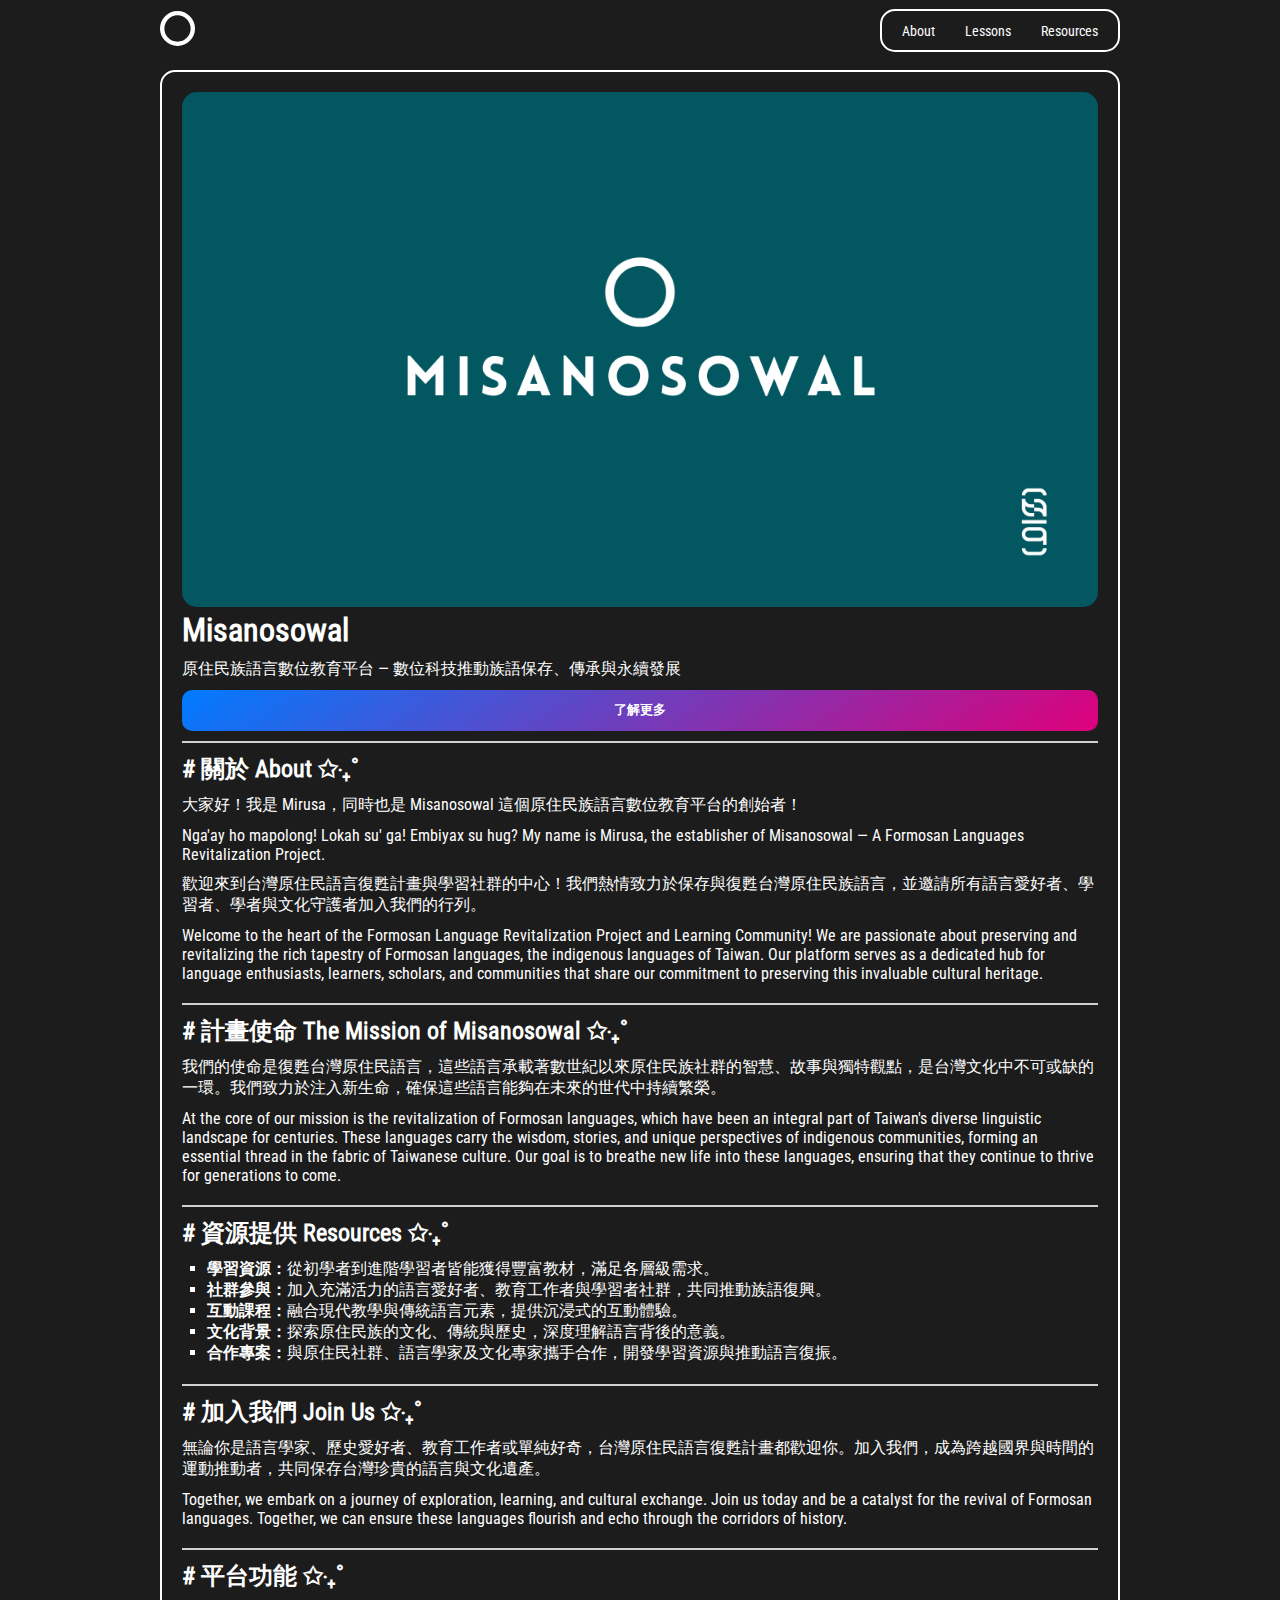
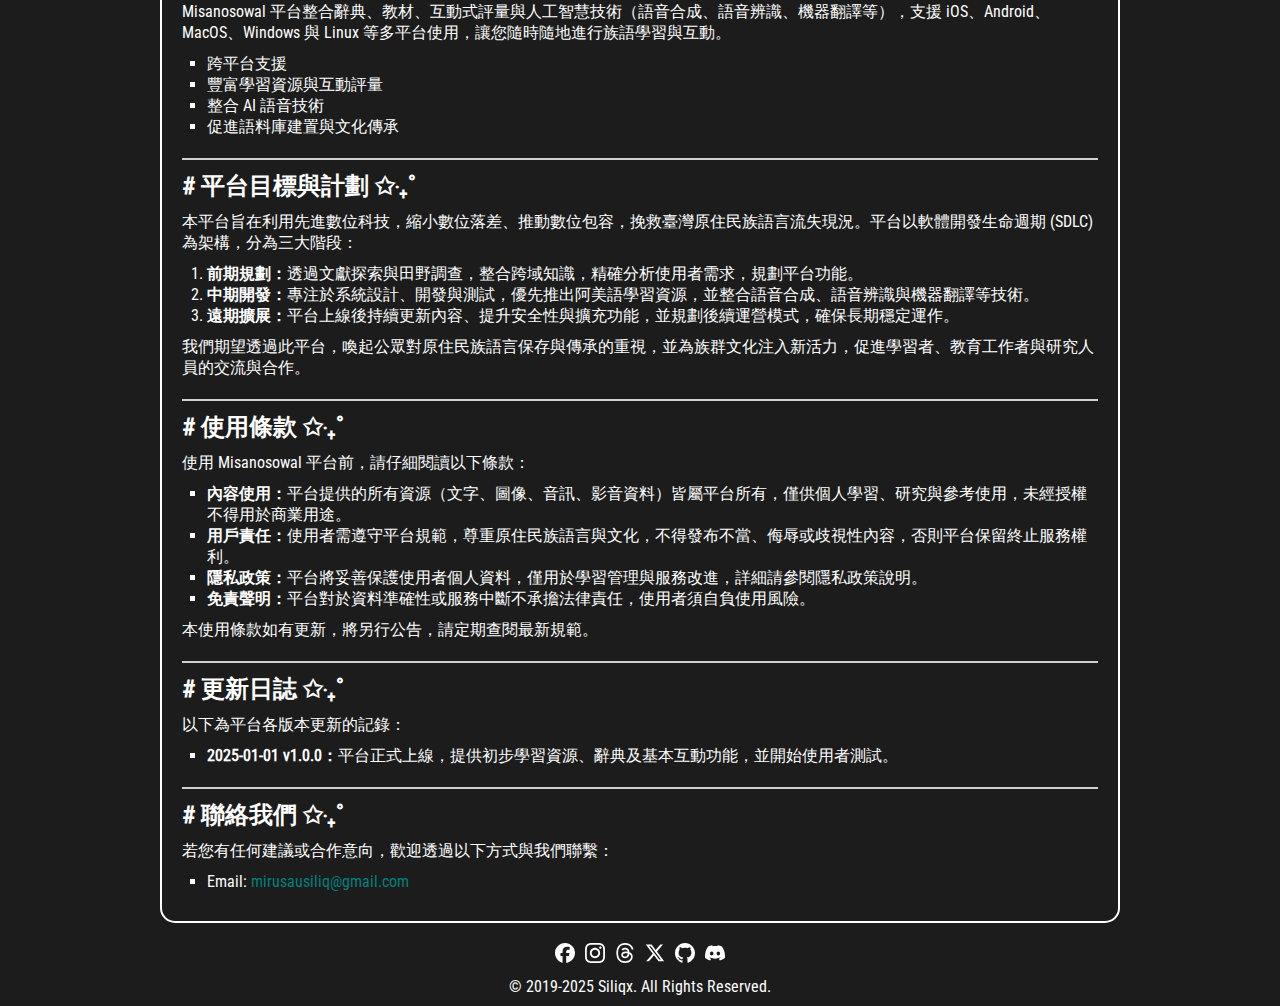
==== index.html @ ecc66e5c "[Setup] Setup the entire repo." ====
<!DOCTYPE html>
<html lang="en">

<head>
  <meta charset="UTF-8">
  <meta name="viewport" content="width=device-width, initial-scale=1.0">
  <!-- 加入詳細的網站描述與關鍵詞 -->
  <meta name="description" content="Misanosowal - 原住民族語言數位教育平台，致力於促進族語保存、傳承與永續發展，提供豐富的數位學習資源與互動功能。">
  <meta name="keywords" content="Misanosowal, 原住民族, 語言教育, 數位平台, 族語保存, 語音辨識, 語音合成, 互動學習, AI, 永續發展">
  <title>Home | Misanosowal - 原住民族語言數位教育平台</title>

  <!-- Favicons -->
  <link rel="icon" type="image/svg+xml" href="assets/images/misanosowal.svg">
  <link rel="icon" type="image/png" href="assets/images/misanosowal.svg" sizes="32x32">
  <link rel="apple-touch-icon" href="assets/images/misanosowal.svg">

  <!-- Stylesheet -->
  <link rel="stylesheet" href="assets/css/style.css">

  <!-- Open Graph Metadata -->
  <meta property="og:url" content="https://mirusausiliq.com/misanosowal">
  <meta property="og:type" content="website">
  <!-- 調整 og:title 與描述，使其與網站定位一致 -->
  <meta property="og:title" content="Misanosowal - 原住民族語言數位教育平台">
  <meta property="og:image" content="assets/images/misanosowal_banner.png">
  <meta property="og:image:alt" content="Misanosowal Logo">
  <meta property="og:description" content="利用先進數位科技保存與傳承臺灣原住民族語言，Misanosowal 提供跨平台的學習資源、互動評量與 AI 技術支援。">
  <meta property="og:site_name" content="Misanosowal">
  <meta property="og:locale" content="zh_TW">
  <meta property="article:author" content="Mirusa Tan Usiliq">

  <!-- Twitter Card Metadata -->
  <meta name="twitter:card" content="summary_large_image">
  <meta name="twitter:title" content="Misanosowal - 原住民族語言數位教育平台">
  <meta name="twitter:description" content="探索原住民族語言保存與傳承的數位解決方案，Misanosowal 提供多元學習資源與 AI 技術支援。">
  <meta name="twitter:image" content="assets/images/misanosowal_banner.png">
  <meta name="twitter:image:alt" content="Misanosowal Logo">

  <!-- Performance Optimization -->
  <link rel="preconnect" href="https://fonts.googleapis.com">
  <link rel="preconnect" href="https://fonts.gstatic.com" crossorigin>
</head>

<body>
  <div class="container">
    <header>
      <div class="logo">
        <a href="index.html">
          <img src="assets/images/misanosowal.svg" alt="LST Logo">
        </a>
      </div>
      <nav>
        <div class="hamburger" onclick="toggleMenu()">
          &#9776;
        </div>
        <ul class="menu">
          <li class="close-btn" onclick="toggleMenu()">✕</li>
          <li onclick="toggleMenu()">
            <a href="#about" id="menu_about">About</a>
          </li>
          <li onclick="toggleMenu()">
            <a href="lessons.html" id="menu_lessons">Lessons</a>
          </li>
          <li onclick="toggleMenu()">
            <a href="resources.html" id="menu_resources">Resources</a>
          </li>
        </ul>
      </nav>
    </header>

    <!-- 主內容 -->
    <main>
      <!-- 首頁橫幅 (Hero Section) -->
      <section id="intro" class="hero">
        <div class="hero-content">
          <img src="assets/images/misanosowal_banner.png" alt="Misanosowal Banner"
            style="width: 100%; border-radius: 15px;">
          <h1>Misanosowal</h1>
          <p>原住民族語言數位教育平台 — 數位科技推動族語保存、傳承與永續發展</p>
          <div class="button-group">
            <a href="#about" class="modern-button">了解更多</a>
          </div>
        </div>
      </section>
      <div class="divider"></div>

      <!-- About 區塊 -->
      <section id="about" class="about">
        <h2># 關於 About ✩‧₊˚</h2>
        <p>
          大家好！我是 Mirusa，同時也是 Misanosowal 這個原住民族語言數位教育平台的創始者！
        </p>
        <p>
          Nga'ay ho mapolong! Lokah su' ga! Embiyax su hug? My name is Mirusa, the establisher of Misanosowal — A
          Formosan Languages Revitalization Project.
        </p>
        <p>
          歡迎來到台灣原住民語言復甦計畫與學習社群的中心！我們熱情致力於保存與復甦台灣原住民族語言，並邀請所有語言愛好者、學習者、學者與文化守護者加入我們的行列。
        </p>
        <p>
          Welcome to the heart of the Formosan Language Revitalization Project and Learning Community! We are passionate
          about preserving and revitalizing the rich tapestry of Formosan languages, the indigenous languages of Taiwan.
          Our platform serves as a dedicated hub for language enthusiasts, learners, scholars, and communities that
          share our commitment to preserving this invaluable cultural heritage.
        </p>
      </section>
      <div class="divider"></div>

      <!-- Mission計畫使命 -->
      <section id="mission" class="mission">
        <h2># 計畫使命 The Mission of Misanosowal ✩‧₊˚</h2>
        <p>
          我們的使命是復甦台灣原住民語言，這些語言承載著數世紀以來原住民族社群的智慧、故事與獨特觀點，是台灣文化中不可或缺的一環。我們致力於注入新生命，確保這些語言能夠在未來的世代中持續繁榮。
        </p>
        <p>
          At the core of our mission is the revitalization of Formosan languages, which have been an integral part of
          Taiwan's diverse linguistic landscape for centuries. These languages carry the wisdom, stories, and unique
          perspectives of indigenous communities, forming an essential thread in the fabric of Taiwanese culture. Our
          goal is to breathe new life into these languages, ensuring that they continue to thrive for generations to
          come.
        </p>
      </section>
      <div class="divider"></div>

      <!-- Resources 資源提供 -->
      <section id="resources" class="resources">
        <h2># 資源提供 Resources ✩‧₊˚</h2>
        <ul>
          <li><strong>學習資源：</strong>從初學者到進階學習者皆能獲得豐富教材，滿足各層級需求。</li>
          <li><strong>社群參與：</strong>加入充滿活力的語言愛好者、教育工作者與學習者社群，共同推動族語復興。</li>
          <li><strong>互動課程：</strong>融合現代教學與傳統語言元素，提供沉浸式的互動體驗。</li>
          <li><strong>文化背景：</strong>探索原住民族的文化、傳統與歷史，深度理解語言背後的意義。</li>
          <li><strong>合作專案：</strong>與原住民社群、語言學家及文化專家攜手合作，開發學習資源與推動語言復振。</li>
        </ul>
      </section>
      <div class="divider"></div>

      <section id="joinus" class="joinus">
        <h2># 加入我們 Join Us ✩‧₊˚</h2>
        <p>
          無論你是語言學家、歷史愛好者、教育工作者或單純好奇，台灣原住民語言復甦計畫都歡迎你。加入我們，成為跨越國界與時間的運動推動者，共同保存台灣珍貴的語言與文化遺產。
        </p>
        <p>
          Together, we embark on a journey of exploration, learning, and cultural exchange. Join us today and be a
          catalyst for the revival of Formosan languages. Together, we can ensure these languages flourish and echo
          through the corridors of history.
        </p>
      </section>
      <div class="divider"></div>

      <!-- 平台功能介紹 -->
      <section id="features" class="features">
        <h2># 平台功能 ✩‧₊˚</h2>
        <p>
          Misanosowal 平台整合辭典、教材、互動式評量與人工智慧技術（語音合成、語音辨識、機器翻譯等），支援 iOS、Android、MacOS、Windows 與 Linux
          等多平台使用，讓您隨時隨地進行族語學習與互動。
        </p>
        <ul>
          <li>跨平台支援</li>
          <li>豐富學習資源與互動評量</li>
          <li>整合 AI 語音技術</li>
          <li>促進語料庫建置與文化傳承</li>
        </ul>
      </section>
      <div class="divider"></div>

      <!-- 平台目標與計劃 -->
      <section id="plan" class="plan">
        <h2># 平台目標與計劃 ✩‧₊˚</h2>
        <p>
          本平台旨在利用先進數位科技，縮小數位落差、推動數位包容，挽救臺灣原住民族語言流失現況。平台以軟體開發生命週期 (SDLC) 為架構，分為三大階段：
        </p>
        <ol>
          <li>
            <strong>前期規劃：</strong>透過文獻探索與田野調查，整合跨域知識，精確分析使用者需求，規劃平台功能。
          </li>
          <li>
            <strong>中期開發：</strong>專注於系統設計、開發與測試，優先推出阿美語學習資源，並整合語音合成、語音辨識與機器翻譯等技術。
          </li>
          <li>
            <strong>遠期擴展：</strong>平台上線後持續更新內容、提升安全性與擴充功能，並規劃後續運營模式，確保長期穩定運作。
          </li>
        </ol>
        <p>
          我們期望透過此平台，喚起公眾對原住民族語言保存與傳承的重視，並為族群文化注入新活力，促進學習者、教育工作者與研究人員的交流與合作。
        </p>
      </section>
      <div class="divider"></div>

      <!-- 平台使用條款 -->
      <section id="terms" class="terms">
        <h2># 使用條款 ✩‧₊˚</h2>
        <p>使用 Misanosowal 平台前，請仔細閱讀以下條款：</p>
        <ul>
          <li>
            <strong>內容使用：</strong>平台提供的所有資源（文字、圖像、音訊、影音資料）皆屬平台所有，僅供個人學習、研究與參考使用，未經授權不得用於商業用途。
          </li>
          <li>
            <strong>用戶責任：</strong>使用者需遵守平台規範，尊重原住民族語言與文化，不得發布不當、侮辱或歧視性內容，否則平台保留終止服務權利。
          </li>
          <li>
            <strong>隱私政策：</strong>平台將妥善保護使用者個人資料，僅用於學習管理與服務改進，詳細請參閱隱私政策說明。
          </li>
          <li>
            <strong>免責聲明：</strong>平台對於資料準確性或服務中斷不承擔法律責任，使用者須自負使用風險。
          </li>
        </ul>
        <p>本使用條款如有更新，將另行公告，請定期查閱最新規範。</p>
      </section>
      <div class="divider"></div>

      <!-- 更新日誌 -->
      <section id="changelog" class="changelog">
        <h2># 更新日誌 ✩‧₊˚</h2>
        <p>以下為平台各版本更新的記錄：</p>
        <ul>
          <li>
            <strong>2025-01-01 v1.0.0：</strong>平台正式上線，提供初步學習資源、辭典及基本互動功能，並開始使用者測試。
          </li>
        </ul>
      </section>
      <div class="divider"></div>

      <!-- 聯絡我們 -->
      <section id="contact" class="contact">
        <h2># 聯絡我們 ✩‧₊˚</h2>
        <p>
          若您有任何建議或合作意向，歡迎透過以下方式與我們聯繫：
        </p>
        <ul>
          <li>Email: <a href="mailto:mirusausiliq@gmail.com">mirusausiliq@gmail.com</a></li>
        </ul>
      </section>
    </main>


    <footer>
      <div class="social-icons">
        <!-- 為連結加入 aria-label 提升可及性 -->
        <a href="#" aria-label="Facebook">
          <img src="assets/images/icons/facebook.svg" alt="Facebook">
        </a>
        <a href="https://instagram.com/siliqx" aria-label="Instagram">
          <img src="assets/images/icons/instagram.svg" alt="Instagram">
        </a>
        <a href="https://www.threads.net/@siliqx" aria-label="Threads">
          <img src="assets/images/icons/threads.svg" alt="Threads">
        </a>
        <a href="#" aria-label="X">
          <img src="assets/images/icons/x.svg" alt="X">
        </a>
        <a href="https://github.com/siliqx" aria-label="GitHub">
          <img src="assets/images/icons/github.svg" alt="GitHub">
        </a>
        <a href="#" aria-label="Discord">
          <img src="assets/images/icons/discord.svg" alt="Discord">
        </a>
      </div>
      <p>&copy; 2019-2025 Siliqx. All Rights Reserved.</p>
    </footer>
  </div>

  <script src="assets/js/script.js"></script>
</body>

</html>
---- assets/css/style.css ----
/* Reset */
* {
  margin: 0;
  padding: 0;
  box-sizing: border-box;
}

/* Import Font */
@font-face {
  font-family: 'Roboto Condensed';
  src: url('../fonts/RobotoCondensed-Regular.ttf') format('truetype');
  font-weight: normal;
  font-style: normal;
}

/* Body Styling */
body {
  font-family: 'Roboto Condensed', Arial, sans-serif;
  color: #fff;
  background-color: #1c1c1c;
  display: flex;
  flex-direction: column;
  min-height: 100vh;
}

/* Header Styling ??? */
header {
  display: flex;
  justify-content: center;
  align-items: center;
  padding: 0 10px;
  background-color: #1c1c1c;
  position: relative;
  height: 60px;
}

.logo {
  left: 20px;
  display: flex;
  align-items: center;
  margin-right: auto;
}

.logo img {
  width: 35px;
  height: 35px;
}

.nav ul {
  list-style: none;
  display: flex;
  gap: 20px;
}

/* Hamburger menu styling */
.hamburger {
  display: none;
  font-size: 24px;
  cursor: pointer;
  color: #fff;
}

.menu {
  display: flex;
  gap: 10px;
  padding: 10px;
  border: 2px solid #fff;
  border-radius: 15px;
  list-style: none;
  align-items: center;
  justify-content: center;
  margin: 0 auto;
}

.menu li {
  position: relative;
}

.menu li a {
  color: #fff;
  text-decoration: none;
  font-size: 0.9em;
  padding: 5px 10px;
  border-radius: 10px;
  transition: background-color 0.3s ease, color 0.3s ease;
}

.menu li a:hover {
  color: #818181;
  transform: scale(1);
}

.menu li a:active {
  color: #1c1c1c;
  background-color: #fff;
  transform: scale(1);
}

/* Main Content ??? */
main {
  margin: 10px;
  padding: 20px;
  display: flex;
  align-items: flex-start;
  justify-content: center;
  flex-direction: column;
  text-align: left;
  border: 2px solid #fff;
  border-radius: 15px;
}

main ul {
  list-style: square;
  padding-left: 25px;
  margin: 10px 0;
}

main ol {
  padding-left: 25px;
  margin: 10px 0;
}

main p {
  margin: 10px 0;
}

main a {
  color: #00807e;
  text-decoration: none;
  transition: color 0.3s ease;
}

main a:hover {
  color: #818181;
  transform: scale(1);
}

/* 按鈕組的排版 */
.button-group {
  display: flex;
  flex-direction: column;
  justify-content: center;
  gap: 10px;
  margin-top: 10px;
  width: 100%;
  align-self: center;
}

/* 現代化按鈕樣式 */
.modern-button {
  display: inline-block;
  padding: 12px;
  font-size: 0.8rem;
  font-weight: bold;
  text-align: center;
  text-decoration: none;
  color: white;
  background: linear-gradient(145deg, #007bff, #de007a);
  border-radius: 10px;
  transition: transform 0.2s ease, box-shadow 0.2s ease, background 0.3s ease;
}

/* 按鈕 hover 效果 */
.modern-button:hover {
  transform: translateY(0px) scale(1.05);
  /* 輕微上浮並放大 */
  box-shadow: 0px 6px 12px rgba(0, 0, 0, 0.3);
  background: linear-gradient(135deg, #0056b3, #007f5b);
  text-decoration: none;
  color: #ffffff;
  /* 顏色變暗 */
}

/* 按鈕 active（點擊時）效果 */
.modern-button:active {
  transform: scale(0.95);
  /* 點擊時略微縮小 */
  box-shadow: 0px 3px 6px rgba(0, 0, 0, 0.2);
}

.content {
  display: flex;
  flex-direction: column;
  text-align: left;
  align-items: flex-start;
  gap: 10px;
  width: 100%;
}

.content img {
  width: 80%;
  height: auto;
  border-radius: 15px;
  align-self: center;
}

.content a .icon {
  width: 60px;
  height: 16px;
  vertical-align: middle;
  filter: brightness(0) invert(1);
}

ul .contacts {
  list-style: none;
  padding: 0;
}

ul .contacts li {
  display: flex;
  gap: 10px;
}

/* Divider Bar Styling */
.divider {
  width: 100%;
  border-top: 2px solid #fff;
  /* Creates the 2px solid white line */
  margin: 10px 0;
  /* Adds spacing above and below the divider */
  opacity: 0.8;
  /* Slightly reduce opacity for a softer look */
}

/* Footer */
footer {
  text-align: center;
  padding: 10px;
  background-color: #1c1c1c;
}

.social-icons {
  display: flex;
  justify-content: center;
  gap: 10px;
  margin-bottom: 10px;
}

.social-icons img {
  width: 20px;
  transition: transform 0.3s;
}

.social-icons img:hover {
  transform: scale(1.2);
}

/* Responsive Design */
@media (max-width: 720px) {
  .container {
    display: flex;
    flex-direction: column;
    padding: 0 10px;
  }

  .menu {
    display: flex;
    flex-direction: column;
    gap: 20px;
    padding: 20px;
    position: fixed;
    top: 0;
    right: -100%;
    width: 100%;
    height: 100vh;
    background-color: rgba(100, 100, 100, 0.1);
    backdrop-filter: blur(5px);
    transition: right 0.3s ease;
    z-index: 100;
    border: none;
  }

  .menu.active {
    right: 0;
  }

  .hamburger {
    display: block;
    position: relative;
    font-size: 24px;
    color: #fff;
    cursor: pointer;
  }

  .close-btn {
    display: flex-end;
    font-size: 24px;
    color: #fff;
    cursor: pointer;
  }

  .menu li {
    display: flex;
    justify-content: center;
  }

  .content img {
    width: 100%;
    height: auto;
    border-radius: 15px;
    align-self: center;
  }
}

@media (min-width: 721px) {
  .container {
    display: flex;
    flex-direction: column;
    padding: 0 150px;
  }

  .close-btn {
    display: none;
  }
}
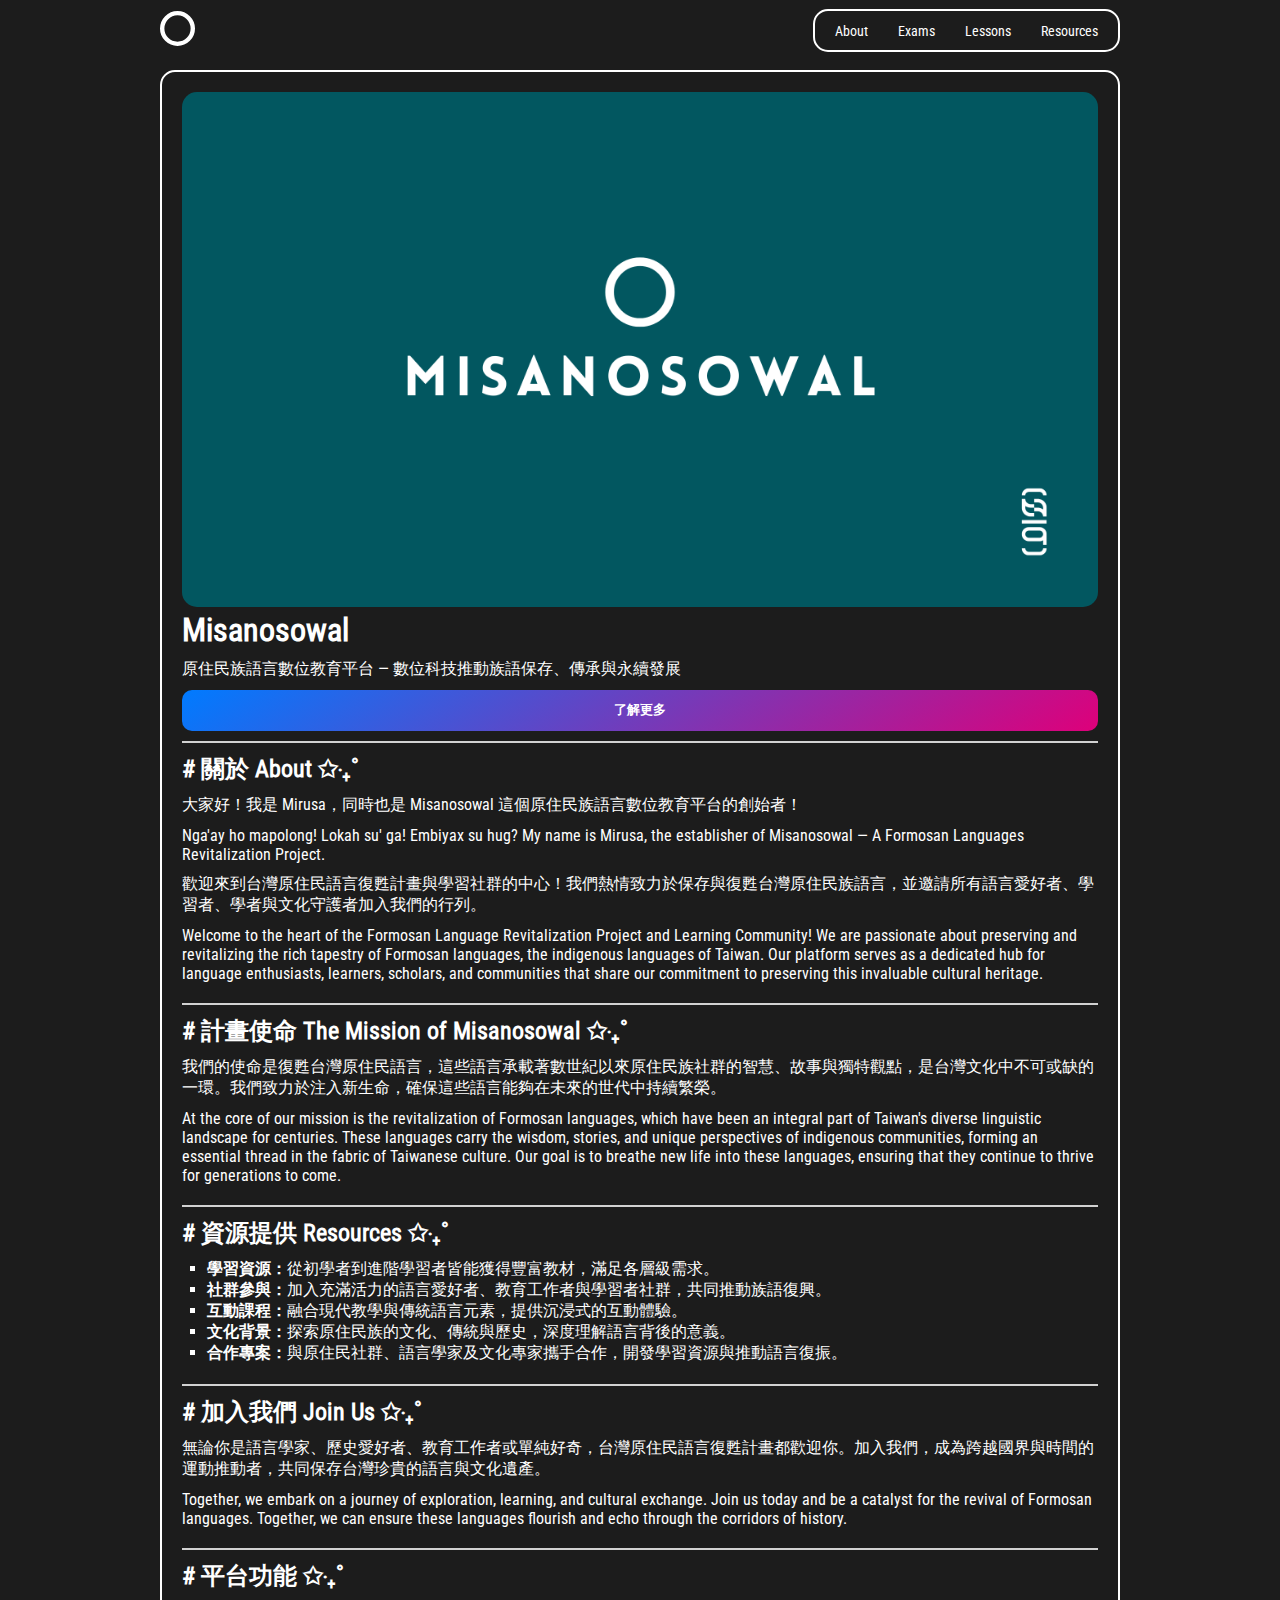
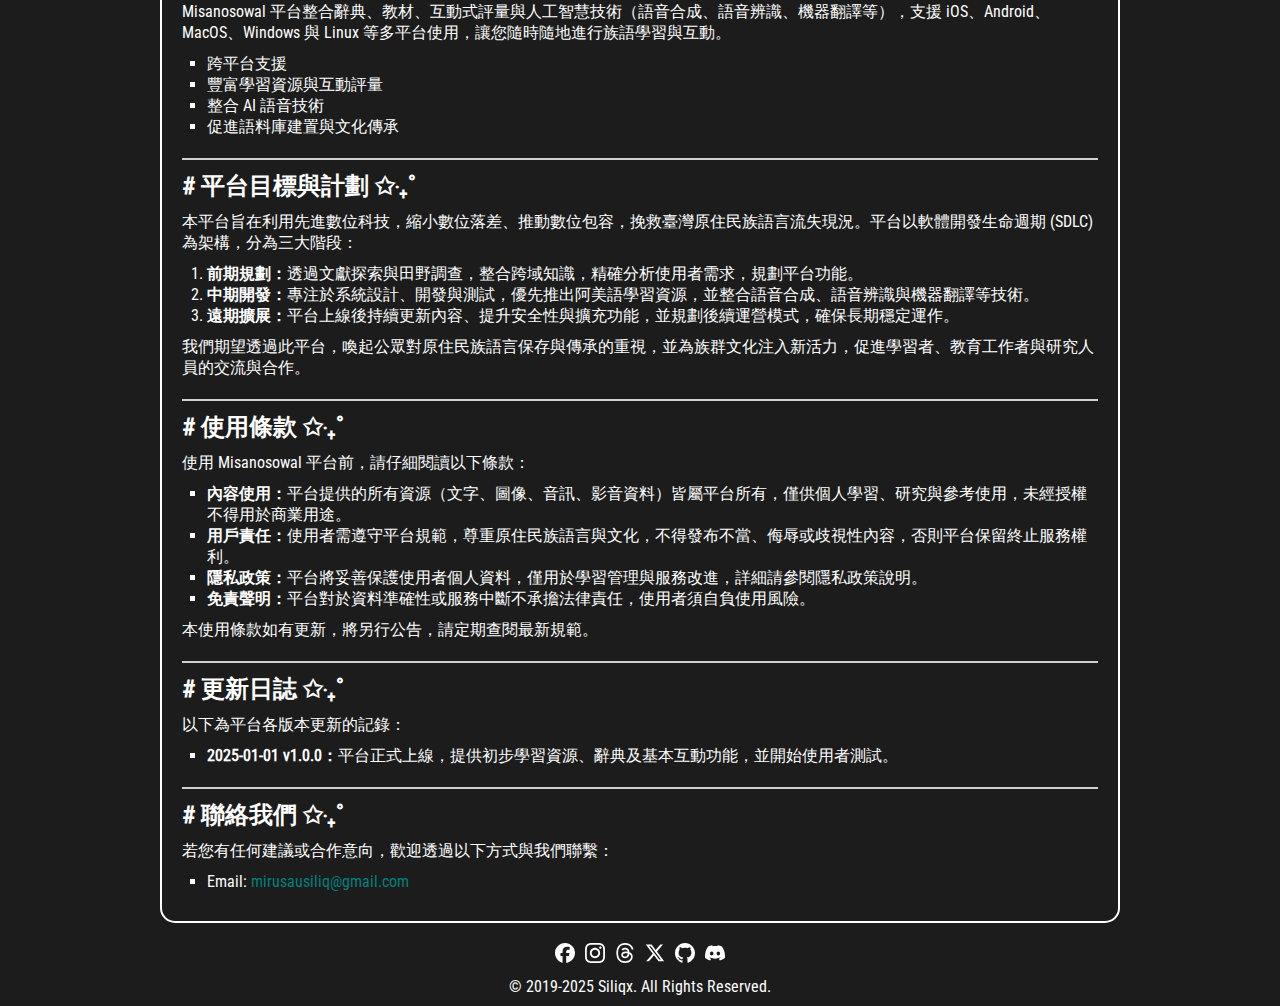
==== commit 23c4046f: "Merge pull request #2 from mirusausiliq/main" ====
--- a/index.html
+++ b/index.html
@@ -57,6 +57,9 @@
           <li class="close-btn" onclick="toggleMenu()">✕</li>
           <li onclick="toggleMenu()">
             <a href="#about" id="menu_about">About</a>
+          </li>
+          <li onclick="toggleMenu()">
+            <a href="exams.html" id="menu_exams">Exams</a>
           </li>
           <li onclick="toggleMenu()">
             <a href="lessons.html" id="menu_lessons">Lessons</a>
--- a/assets/css/style.css
+++ b/assets/css/style.css
@@ -1,3 +1,5 @@
+@import url('exam.css');
+
 /* Reset */
 * {
   margin: 0;
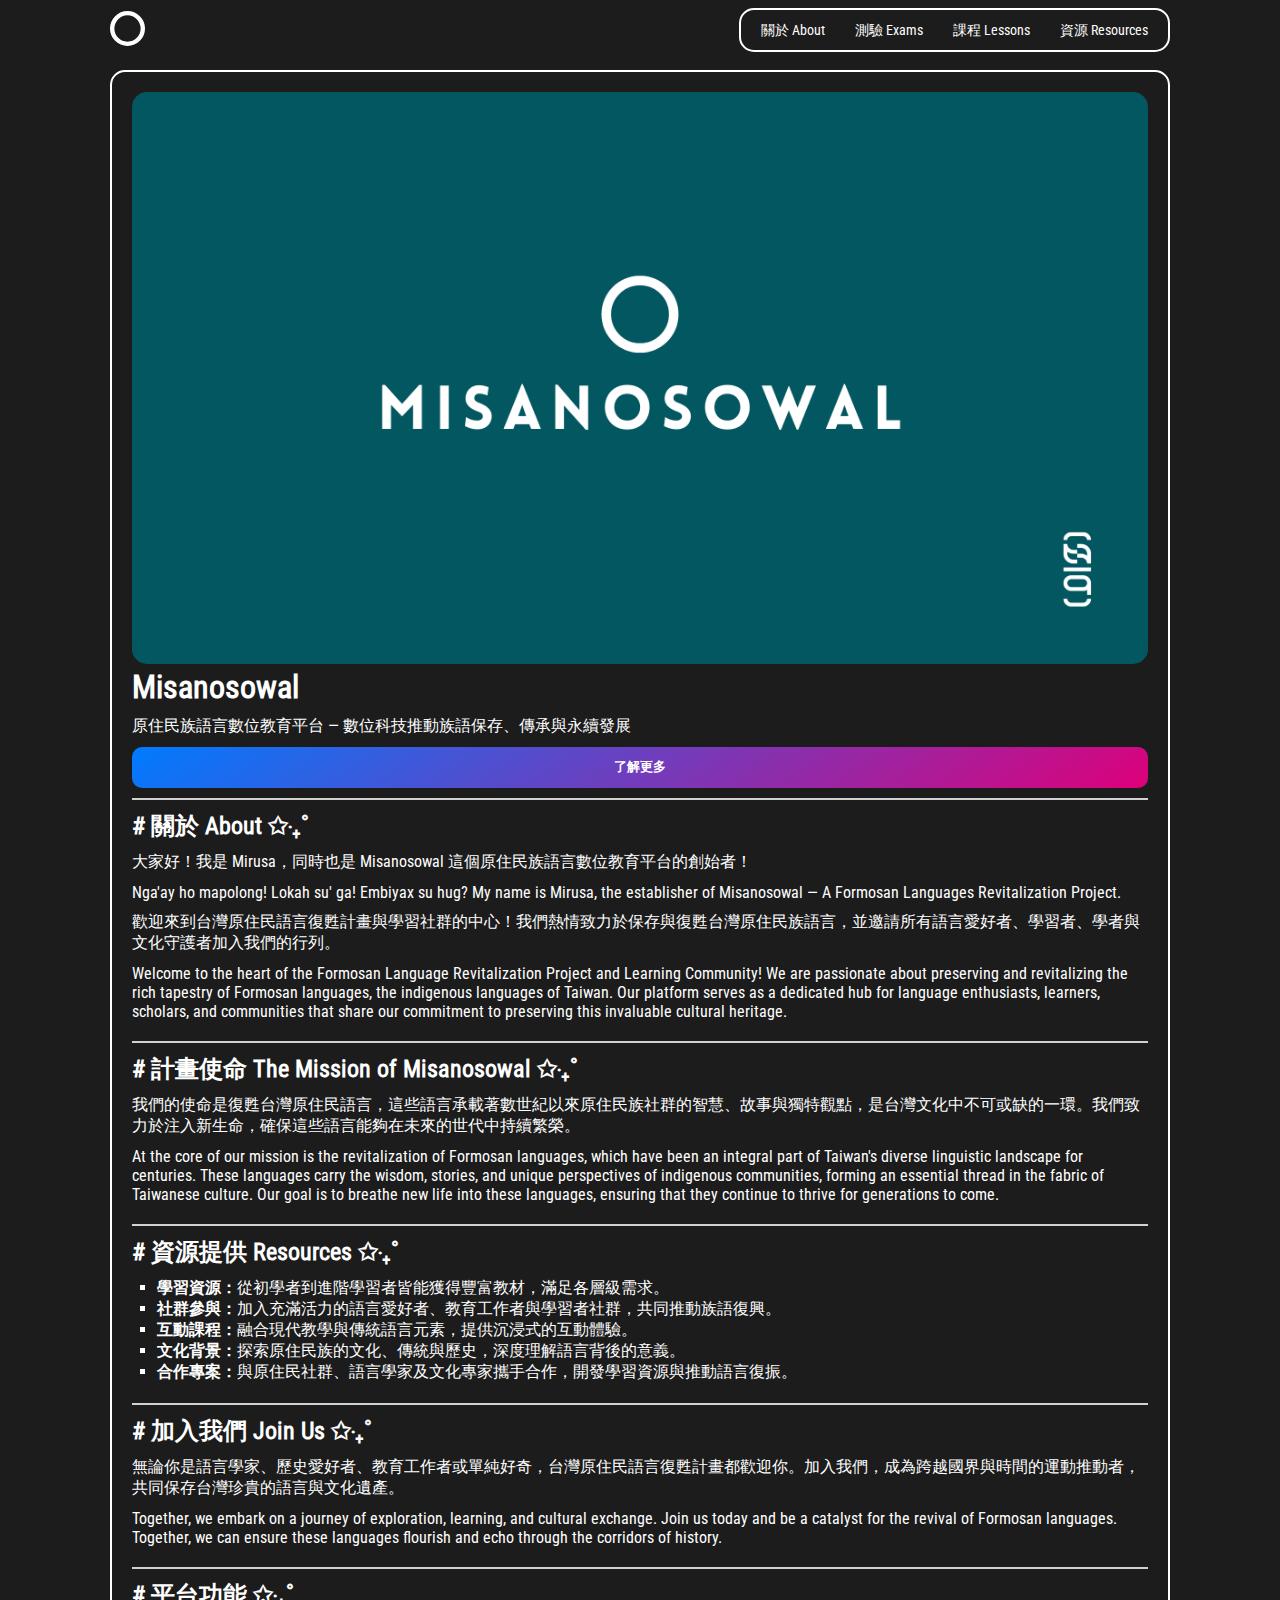
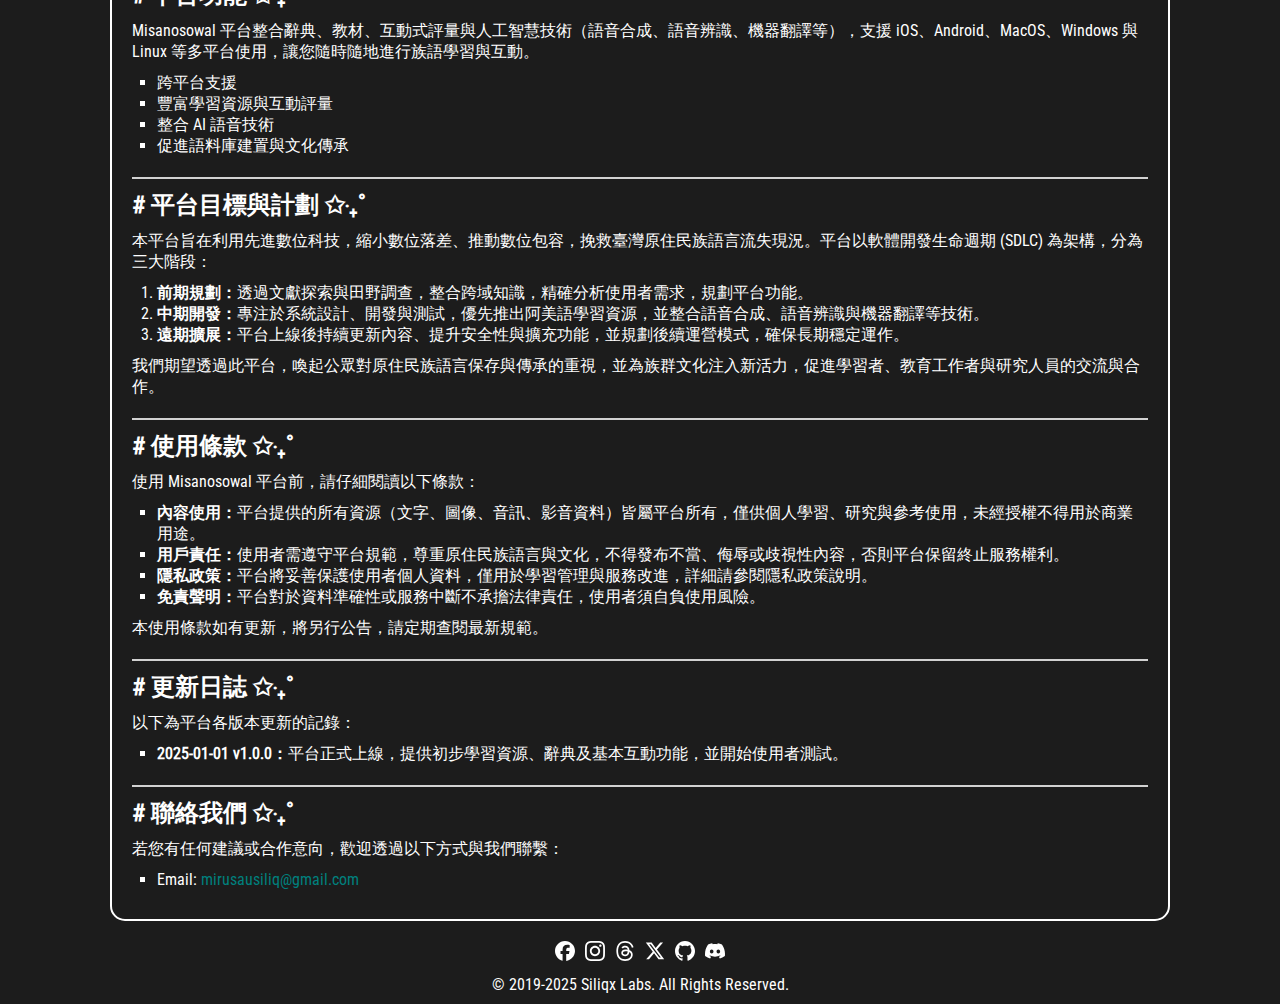
==== commit 6c7be820: "Updata some infomations." ====
--- a/index.html
+++ b/index.html
@@ -56,16 +56,16 @@
         <ul class="menu">
           <li class="close-btn" onclick="toggleMenu()">✕</li>
           <li onclick="toggleMenu()">
-            <a href="#about" id="menu_about">About</a>
-          </li>
-          <li onclick="toggleMenu()">
-            <a href="exams.html" id="menu_exams">Exams</a>
-          </li>
-          <li onclick="toggleMenu()">
-            <a href="lessons.html" id="menu_lessons">Lessons</a>
-          </li>
-          <li onclick="toggleMenu()">
-            <a href="resources.html" id="menu_resources">Resources</a>
+            <a href="index.html#about" id="menu_about">關於 About</a>
+          </li>
+          <li onclick="toggleMenu()">
+            <a href="exams.html" id="menu_exams">測驗 Exams</a>
+          </li>
+          <li onclick="toggleMenu()">
+            <a href="lessons.html" id="menu_lessons">課程 Lessons</a>
+          </li>
+          <li onclick="toggleMenu()">
+            <a href="resources.html" id="menu_resources">資源 Resources</a>
           </li>
         </ul>
       </nav>
@@ -259,7 +259,7 @@
           <img src="assets/images/icons/discord.svg" alt="Discord">
         </a>
       </div>
-      <p>&copy; 2019-2025 Siliqx. All Rights Reserved.</p>
+      <p>&copy; 2019-2025 Siliqx Labs. All Rights Reserved.</p>
     </footer>
   </div>
 
--- a/assets/css/style.css
+++ b/assets/css/style.css
@@ -308,7 +308,7 @@
   .container {
     display: flex;
     flex-direction: column;
-    padding: 0 150px;
+    padding: 0 100px;
   }
 
   .close-btn {
